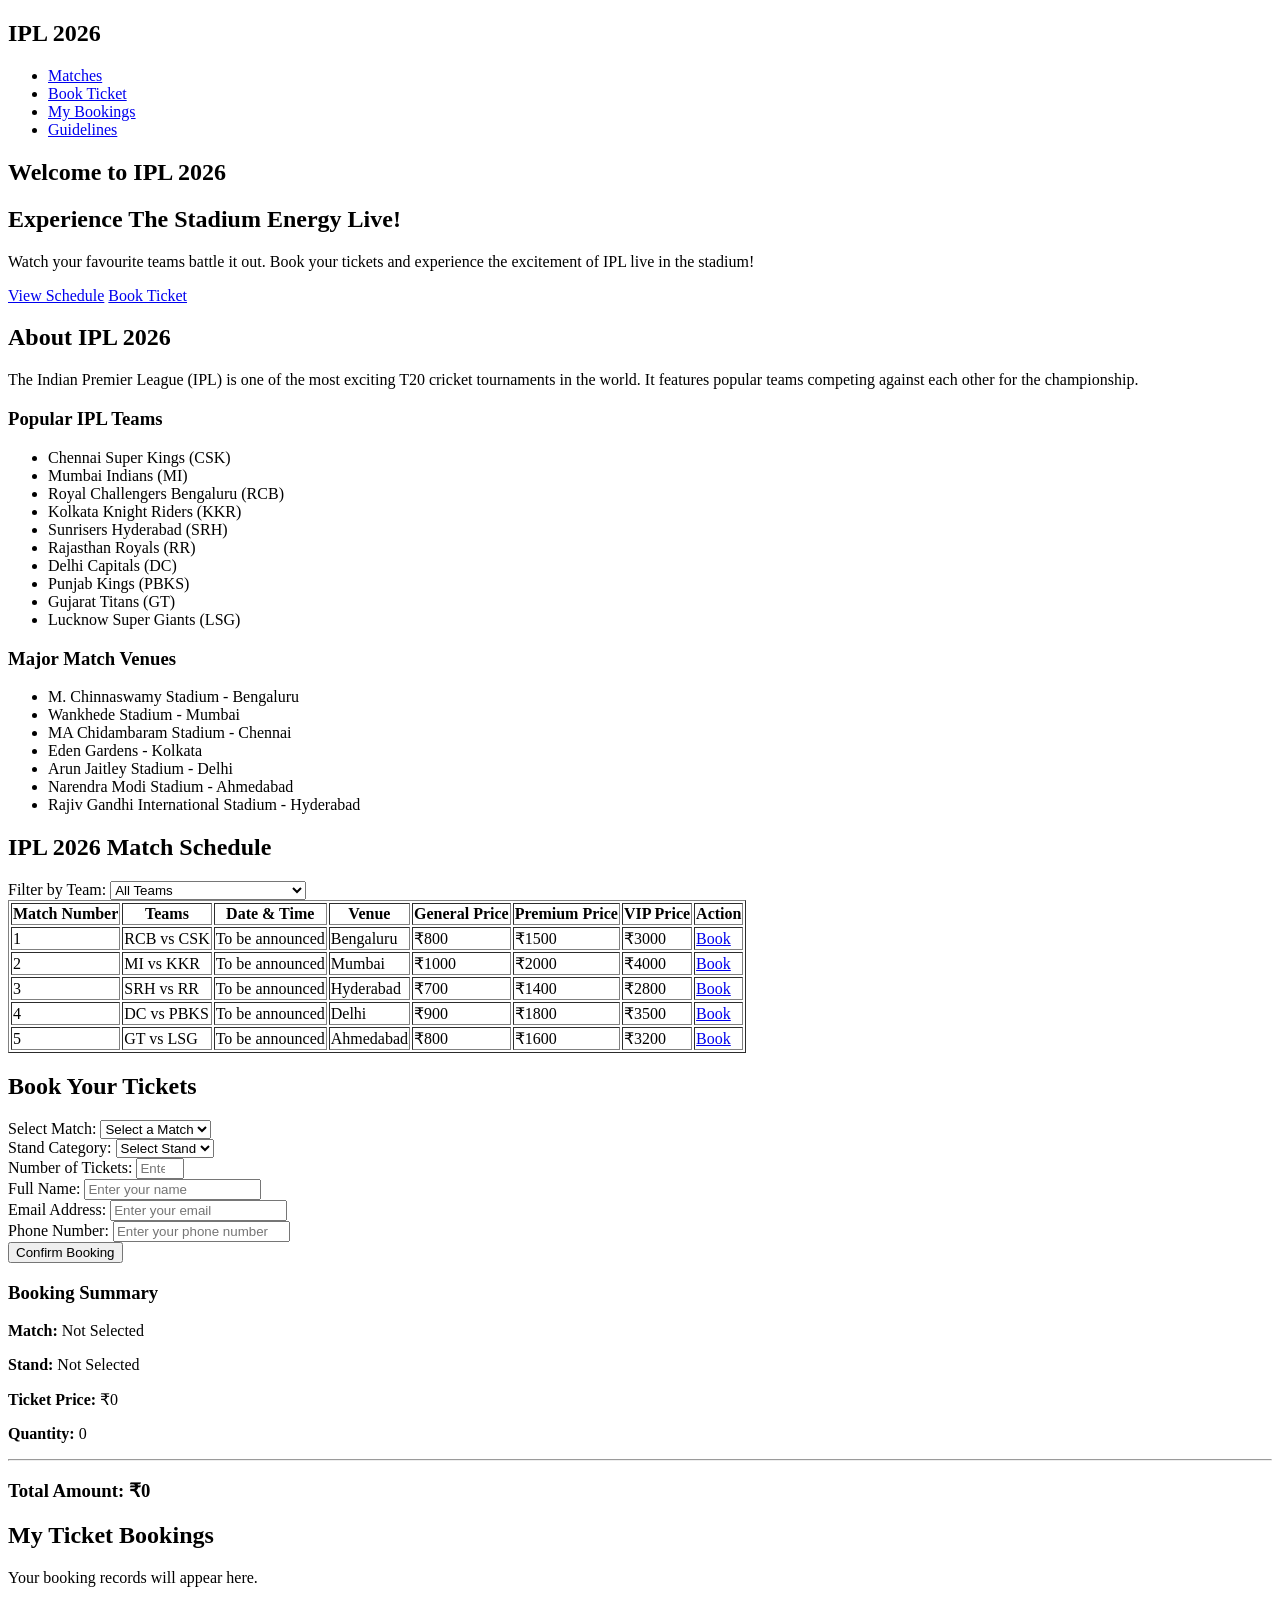
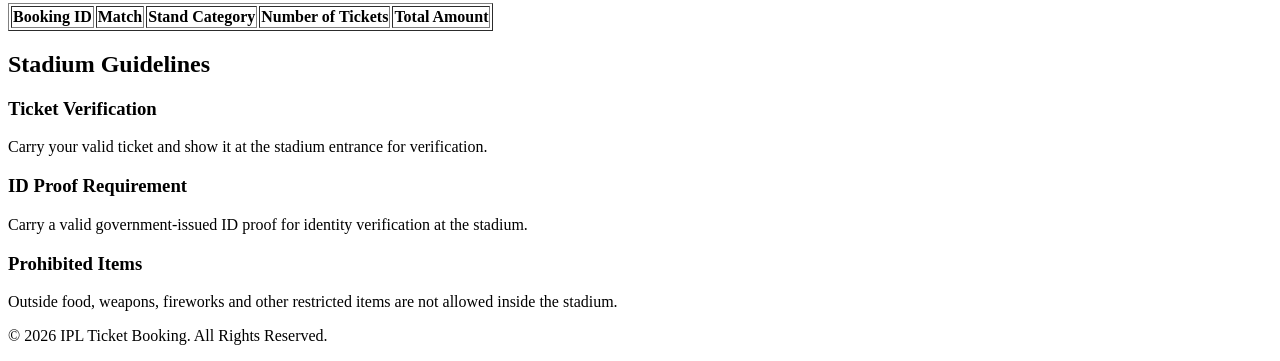
==== index.html @ 013688d7 "Complete Activity 1 - IPL Ticket Booking HTML" ====
<!DOCTYPE html>
<html lang="en">

<head>
    <meta charset="UTF-8">
    <meta name="viewport" content="width=device-width, initial-scale=1.0">
    <title>IPL Ticket Booking</title>
</head>

<body>

    <!-- Navigation Bar -->
    <header>

        <nav>
            <h2>IPL 2026</h2>

            <ul>
                <li><a href="#matches">Matches</a></li>
                <li><a href="#booking">Book Ticket</a></li>
                <li><a href="#mybookings">My Bookings</a></li>
                <li><a href="#guidelines">Guidelines</a></li>
            </ul>
        </nav>

    </header>


    <main>

        <!-- Hero Section -->
        <section id="home">

            <h1>Welcome to IPL 2026</h1>

            <h2>Experience The Stadium Energy Live!</h2>

            <p>
                Watch your favourite teams battle it out.
                Book your tickets and experience the excitement
                of IPL live in the stadium!
            </p>

            <a href="#matches">View Schedule</a>

            <a href="#booking">Book Ticket</a>

        </section>


        <!-- About IPL Section -->
        <section id="about">

            <h2>About IPL 2026</h2>

            <p>
                The Indian Premier League (IPL) is one of the
                most exciting T20 cricket tournaments in the world.
                It features popular teams competing against each
                other for the championship.
            </p>

            <h3>Popular IPL Teams</h3>

            <ul>
                <li>Chennai Super Kings (CSK)</li>
                <li>Mumbai Indians (MI)</li>
                <li>Royal Challengers Bengaluru (RCB)</li>
                <li>Kolkata Knight Riders (KKR)</li>
                <li>Sunrisers Hyderabad (SRH)</li>
                <li>Rajasthan Royals (RR)</li>
                <li>Delhi Capitals (DC)</li>
                <li>Punjab Kings (PBKS)</li>
                <li>Gujarat Titans (GT)</li>
                <li>Lucknow Super Giants (LSG)</li>
            </ul>

            <h3>Major Match Venues</h3>

            <ul>
                <li>M. Chinnaswamy Stadium - Bengaluru</li>
                <li>Wankhede Stadium - Mumbai</li>
                <li>MA Chidambaram Stadium - Chennai</li>
                <li>Eden Gardens - Kolkata</li>
                <li>Arun Jaitley Stadium - Delhi</li>
                <li>Narendra Modi Stadium - Ahmedabad</li>
                <li>Rajiv Gandhi International Stadium - Hyderabad</li>
            </ul>

        </section>


        <!-- Match Schedule Section -->
        <section id="matches">

            <h2>IPL 2026 Match Schedule</h2>

            <!-- Team Filter -->
            <label for="teamFilter">Filter by Team:</label>

            <select id="teamFilter" name="teamFilter">

                <option value="all">All Teams</option>
                <option value="CSK">Chennai Super Kings</option>
                <option value="MI">Mumbai Indians</option>
                <option value="RCB">Royal Challengers Bengaluru</option>
                <option value="KKR">Kolkata Knight Riders</option>
                <option value="SRH">Sunrisers Hyderabad</option>
                <option value="RR">Rajasthan Royals</option>
                <option value="DC">Delhi Capitals</option>
                <option value="PBKS">Punjab Kings</option>
                <option value="GT">Gujarat Titans</option>
                <option value="LSG">Lucknow Super Giants</option>

            </select>


            <!-- Match Table -->
            <table border="1">

                <thead>
                    <tr>
                        <th>Match Number</th>
                        <th>Teams</th>
                        <th>Date & Time</th>
                        <th>Venue</th>
                        <th>General Price</th>
                        <th>Premium Price</th>
                        <th>VIP Price</th>
                        <th>Action</th>
                    </tr>
                </thead>

                <tbody>

                    <tr>
                        <td>1</td>
                        <td>RCB vs CSK</td>
                        <td>To be announced</td>
                        <td>Bengaluru</td>
                        <td>₹800</td>
                        <td>₹1500</td>
                        <td>₹3000</td>
                        <td><a href="#booking">Book</a></td>
                    </tr>

                    <tr>
                        <td>2</td>
                        <td>MI vs KKR</td>
                        <td>To be announced</td>
                        <td>Mumbai</td>
                        <td>₹1000</td>
                        <td>₹2000</td>
                        <td>₹4000</td>
                        <td><a href="#booking">Book</a></td>
                    </tr>

                    <tr>
                        <td>3</td>
                        <td>SRH vs RR</td>
                        <td>To be announced</td>
                        <td>Hyderabad</td>
                        <td>₹700</td>
                        <td>₹1400</td>
                        <td>₹2800</td>
                        <td><a href="#booking">Book</a></td>
                    </tr>

                    <tr>
                        <td>4</td>
                        <td>DC vs PBKS</td>
                        <td>To be announced</td>
                        <td>Delhi</td>
                        <td>₹900</td>
                        <td>₹1800</td>
                        <td>₹3500</td>
                        <td><a href="#booking">Book</a></td>
                    </tr>

                    <tr>
                        <td>5</td>
                        <td>GT vs LSG</td>
                        <td>To be announced</td>
                        <td>Ahmedabad</td>
                        <td>₹800</td>
                        <td>₹1600</td>
                        <td>₹3200</td>
                        <td><a href="#booking">Book</a></td>
                    </tr>

                </tbody>

            </table>

        </section>


        <!-- Ticket Booking Section -->
        <section id="booking">

            <h2>Book Your Tickets</h2>

            <!-- Booking Form -->
            <form>

                <label for="match">Select Match:</label>

                <select id="match" name="match" required>
                    <option value="">Select a Match</option>
                    <option value="RCB vs CSK">RCB vs CSK</option>
                    <option value="MI vs KKR">MI vs KKR</option>
                    <option value="SRH vs RR">SRH vs RR</option>
                    <option value="DC vs PBKS">DC vs PBKS</option>
                    <option value="GT vs LSG">GT vs LSG</option>
                </select>


                <br>

                <label for="stand">Stand Category:</label>

                <select id="stand" name="stand" required>
                    <option value="">Select Stand</option>
                    <option value="General">General</option>
                    <option value="Premium">Premium</option>
                    <option value="VIP">VIP</option>
                </select>


                <br>

                <label for="quantity">Number of Tickets:</label>

                <input type="number" id="quantity"
                       name="quantity" min="1" max="10"
                       placeholder="Enter number of tickets"
                       required>


                <br>

                <label for="name">Full Name:</label>

                <input type="text" id="name"
                       name="name"
                       placeholder="Enter your name"
                       required>


                <br>

                <label for="email">Email Address:</label>

                <input type="email" id="email"
                       name="email"
                       placeholder="Enter your email"
                       required>


                <br>

                <label for="phone">Phone Number:</label>

                <input type="tel" id="phone"
                       name="phone"
                       placeholder="Enter your phone number"
                       required>


                <br>

                <button type="submit">Confirm Booking</button>

            </form>


            <!-- Booking Summary Card -->
            <article>

                <h3>Booking Summary</h3>

                <p><strong>Match:</strong> Not Selected</p>

                <p><strong>Stand:</strong> Not Selected</p>

                <p><strong>Ticket Price:</strong> ₹0</p>

                <p><strong>Quantity:</strong> 0</p>

                <hr>

                <h3>Total Amount: ₹0</h3>

            </article>

        </section>


        <!-- My Ticket Bookings Section -->
        <section id="mybookings">

            <h2>My Ticket Bookings</h2>

            <p>Your booking records will appear here.</p>

            <table border="1">

                <thead>
                    <tr>
                        <th>Booking ID</th>
                        <th>Match</th>
                        <th>Stand Category</th>
                        <th>Number of Tickets</th>
                        <th>Total Amount</th>
                    </tr>
                </thead>

                <tbody>

                    <!-- Booking records will be added here in future -->

                </tbody>

            </table>

        </section>


        <!-- Guidelines Section -->
        <section id="guidelines">

            <h2>Stadium Guidelines</h2>

            <article>

                <h3>Ticket Verification</h3>

                <p>
                    Carry your valid ticket and show it at the
                    stadium entrance for verification.
                </p>

            </article>


            <article>

                <h3>ID Proof Requirement</h3>

                <p>
                    Carry a valid government-issued ID proof
                    for identity verification at the stadium.
                </p>

            </article>


            <article>

                <h3>Prohibited Items</h3>

                <p>
                    Outside food, weapons, fireworks and other
                    restricted items are not allowed inside
                    the stadium.
                </p>

            </article>

        </section>

    </main>


    <!-- Footer -->
    <footer>

        <p>
            &copy; 2026 IPL Ticket Booking.
            All Rights Reserved.
        </p>

    </footer>

</body>

</html>
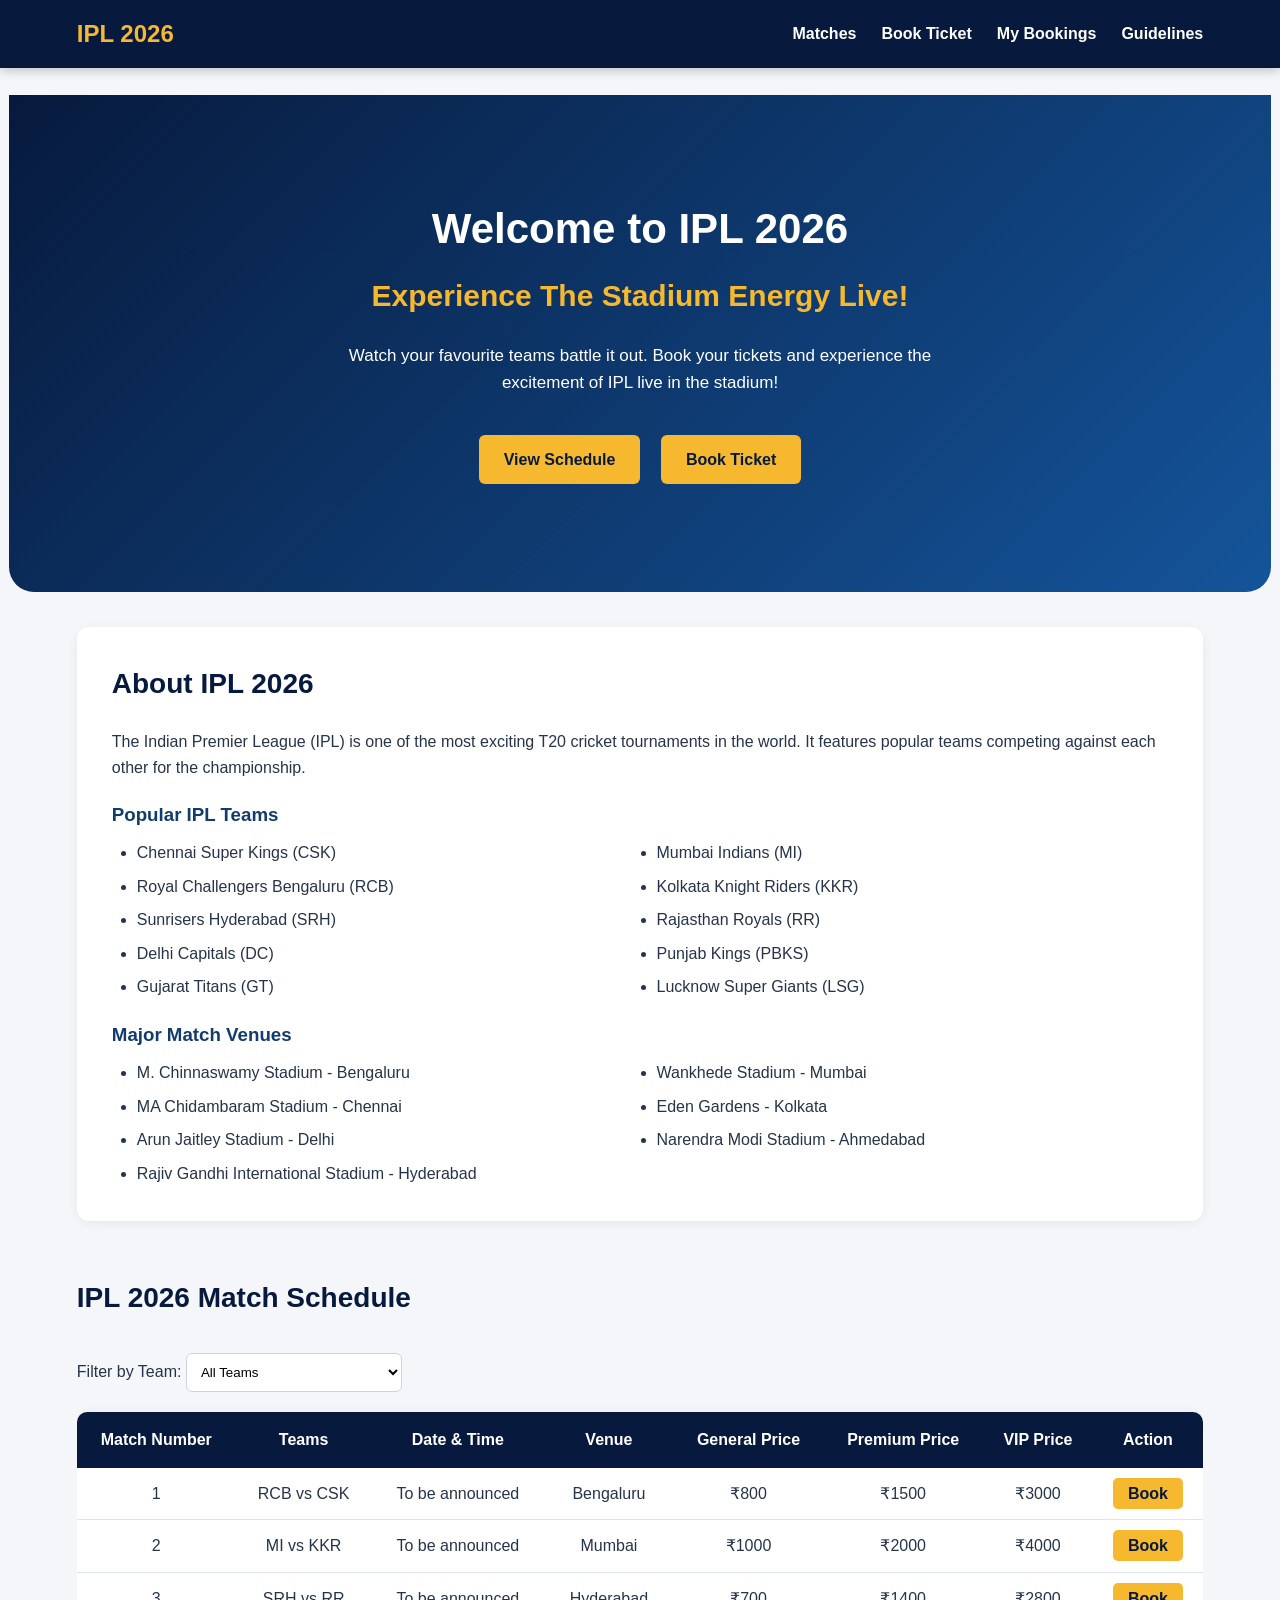
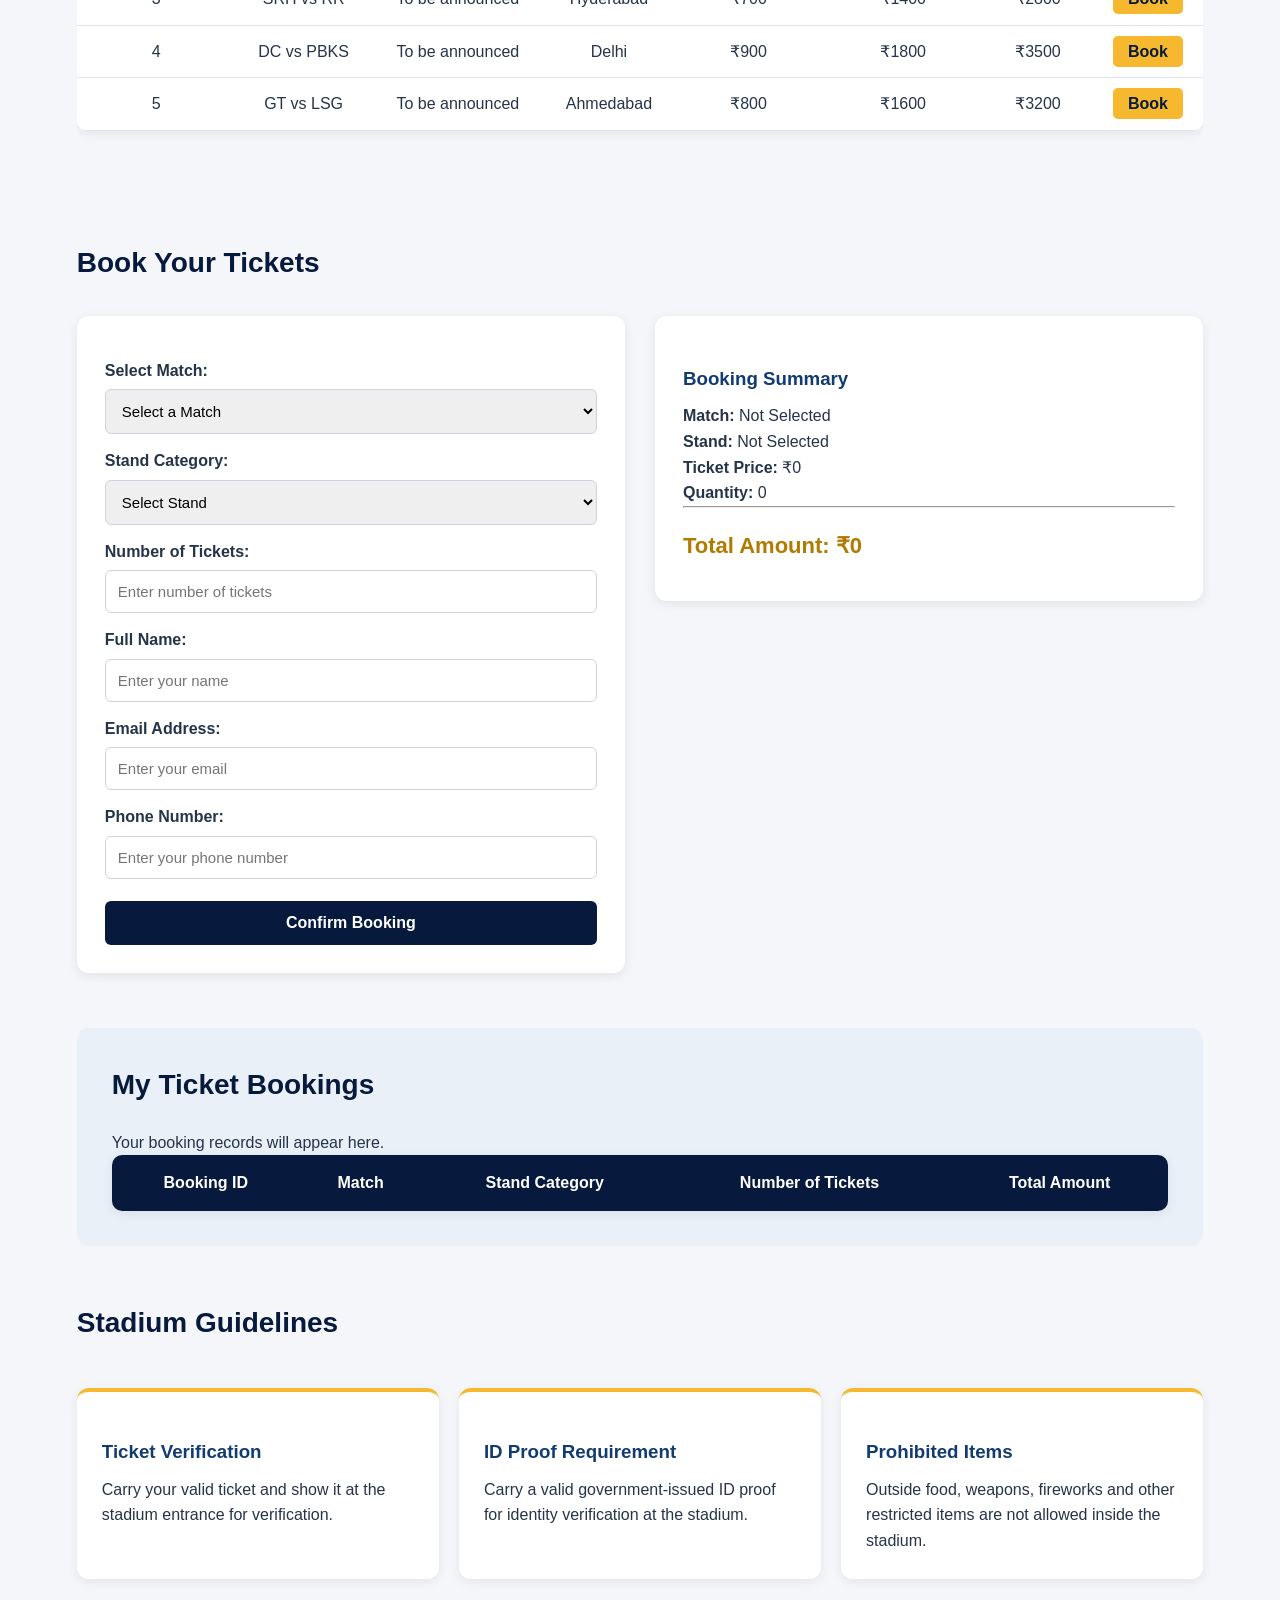
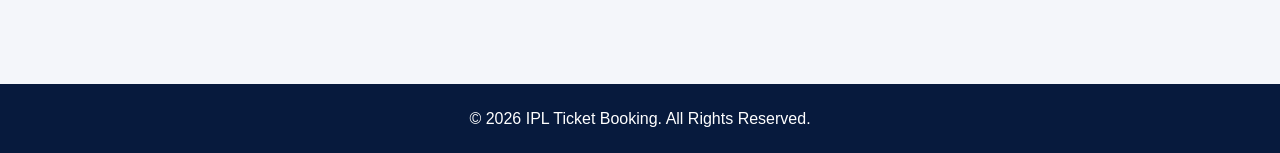
==== commit 2c7ed273: "Complete Activity 2 - CSS Styling" ====
--- a/index.html
+++ b/index.html
@@ -6,6 +6,7 @@
     <meta charset="UTF-8">
     <meta name="viewport" content="width=device-width, initial-scale=1.0">
     <title>IPL Ticket Booking</title>
+    <link rel="stylesheet" href="styles.css">
 </head>
 
 <body>
@@ -117,7 +118,7 @@
 
 
             <!-- Match Table -->
-            <table border="1">
+            <table>
 
                 <thead>
                     <tr>
@@ -304,7 +305,7 @@
 
             <p>Your booking records will appear here.</p>
 
-            <table border="1">
+            <table>
 
                 <thead>
                     <tr>
--- a/styles.css
+++ b/styles.css
@@ -0,0 +1,352 @@
+/* ==============================
+   IPL TICKET BOOKING WEBSITE
+   Activity 2 - CSS Styling
+================================ */
+
+/* CSS Variables */
+:root {
+    --primary: #071a3d;
+    --secondary: #123b70;
+    --accent: #f5b82e;
+    --background: #f4f6fa;
+    --text: #263449;
+    --white: #ffffff;
+}
+
+/* General Styling */
+* {
+    margin: 0;
+    padding: 0;
+    box-sizing: border-box;
+}
+
+html {
+    scroll-behavior: smooth;
+    scroll-padding-top: 90px;
+}
+
+body {
+    font-family: Arial, sans-serif;
+    background-color: var(--background);
+    color: var(--text);
+    line-height: 1.6;
+}
+
+main {
+    padding: 20px 6%;
+}
+
+section {
+    padding: 55px 0;
+}
+
+section h2 {
+    color: var(--primary);
+    margin-bottom: 22px;
+    font-size: 28px;
+}
+
+section h3 {
+    color: var(--secondary);
+    margin: 20px 0 10px;
+}
+
+/* Navigation Bar */
+header {
+    position: fixed;
+    top: 0;
+    width: 100%;
+    z-index: 1000;
+}
+
+nav {
+    background-color: var(--primary);
+    color: var(--white);
+    display: flex;
+    justify-content: space-between;
+    align-items: center;
+    padding: 15px 6%;
+    box-shadow: 0 3px 10px rgba(0, 0, 0, 0.2);
+}
+
+nav h2 {
+    color: var(--accent);
+}
+
+nav ul {
+    list-style: none;
+    display: flex;
+    gap: 25px;
+}
+
+nav ul li a {
+    color: var(--white);
+    text-decoration: none;
+    font-weight: bold;
+    transition: 0.3s;
+}
+
+nav ul li a:hover {
+    color: var(--accent);
+}
+
+/* Hero Section */
+#home {
+    margin: 75px -6% 0;
+    padding: 100px 20px;
+    text-align: center;
+    color: var(--white);
+    background: linear-gradient(135deg, #071a3d, #14549a);
+    border-radius: 0 0 25px 25px;
+}
+
+#home h1 {
+    font-size: 42px;
+    margin-bottom: 10px;
+}
+
+#home h2 {
+    color: var(--accent);
+    font-size: 30px;
+}
+
+#home p {
+    max-width: 650px;
+    margin: 15px auto 30px;
+    font-size: 17px;
+}
+
+#home a {
+    display: inline-block;
+    background-color: var(--accent);
+    color: var(--primary);
+    padding: 12px 25px;
+    margin: 8px;
+    border-radius: 6px;
+    text-decoration: none;
+    font-weight: bold;
+    transition: 0.3s;
+}
+
+#home a:hover {
+    background-color: var(--white);
+    transform: translateY(-3px);
+}
+
+/* About Section */
+#about {
+    background-color: var(--white);
+    padding: 35px;
+    margin-top: 35px;
+    border-radius: 12px;
+    box-shadow: 0 3px 12px rgba(0, 0, 0, 0.06);
+}
+
+#about p {
+    margin-bottom: 20px;
+}
+
+#about ul {
+    padding-left: 25px;
+    display: grid;
+    grid-template-columns: repeat(2, 1fr);
+    gap: 8px;
+}
+
+/* Match Schedule */
+#matches {
+    overflow-x: auto;
+}
+
+#teamFilter {
+    padding: 10px;
+    border: 1px solid #ccd3df;
+    border-radius: 6px;
+    margin: 10px 0 20px;
+    background-color: var(--white);
+}
+
+table {
+    width: 100%;
+    border-collapse: collapse;
+    background-color: var(--white);
+    border-radius: 10px;
+    overflow: hidden;
+    box-shadow: 0 3px 12px rgba(0, 0, 0, 0.07);
+}
+
+th {
+    background-color: var(--primary);
+    color: var(--white);
+    padding: 15px 12px;
+}
+
+td {
+    padding: 13px 12px;
+    text-align: center;
+    border-bottom: 1px solid #e0e5ed;
+}
+
+tbody tr:hover {
+    background-color: #edf3fc;
+}
+
+td a {
+    background-color: var(--accent);
+    color: var(--primary);
+    padding: 7px 15px;
+    border-radius: 5px;
+    text-decoration: none;
+    font-weight: bold;
+}
+
+/* Booking Section */
+#booking {
+    display: grid;
+    grid-template-columns: 1fr 1fr;
+    gap: 30px;
+    align-items: start;
+}
+
+#booking h2 {
+    grid-column: 1 / -1;
+    margin-bottom: 0;
+}
+
+#booking form,
+#booking article {
+    background-color: var(--white);
+    padding: 28px;
+    border-radius: 12px;
+    box-shadow: 0 3px 12px rgba(0, 0, 0, 0.08);
+}
+
+#booking label {
+    display: block;
+    margin: 14px 0 6px;
+    font-weight: bold;
+}
+
+#booking input,
+#booking select {
+    width: 100%;
+    padding: 12px;
+    border: 1px solid #ccd3df;
+    border-radius: 6px;
+    font-size: 15px;
+}
+
+#booking input:focus,
+#booking select:focus {
+    outline: 2px solid var(--accent);
+    border-color: var(--accent);
+}
+
+#booking form button {
+    width: 100%;
+    margin-top: 22px;
+    padding: 13px;
+    border: none;
+    border-radius: 6px;
+    background-color: var(--primary);
+    color: var(--white);
+    font-size: 16px;
+    font-weight: bold;
+    cursor: pointer;
+    transition: 0.3s;
+}
+
+#booking form button:hover {
+    background-color: var(--secondary);
+}
+
+#booking article h3:last-child {
+    color: #b17a00;
+    font-size: 22px;
+}
+
+/* My Bookings */
+#mybookings {
+    background-color: #eaf0f8;
+    padding: 35px;
+    border-radius: 12px;
+}
+
+/* Guidelines Cards */
+#guidelines {
+    display: grid;
+    grid-template-columns: repeat(3, 1fr);
+    gap: 20px;
+}
+
+#guidelines h2 {
+    grid-column: 1 / -1;
+}
+
+#guidelines article {
+    background-color: var(--white);
+    padding: 25px;
+    border-radius: 12px;
+    border-top: 4px solid var(--accent);
+    box-shadow: 0 3px 12px rgba(0, 0, 0, 0.07);
+    transition: 0.3s;
+}
+
+#guidelines article:hover {
+    transform: translateY(-5px);
+}
+
+/* Footer */
+footer {
+    background-color: var(--primary);
+    color: var(--white);
+    text-align: center;
+    padding: 22px;
+    margin-top: 30px;
+}
+
+/* Responsive Design */
+@media (max-width: 768px) {
+    nav {
+        flex-direction: column;
+        gap: 10px;
+    }
+
+    nav ul {
+        flex-wrap: wrap;
+        justify-content: center;
+        gap: 12px;
+    }
+
+    #home {
+        padding: 70px 15px;
+    }
+
+    #home h1 {
+        font-size: 30px;
+    }
+
+    #home h2 {
+        font-size: 23px;
+    }
+
+    #about ul {
+        grid-template-columns: 1fr;
+    }
+
+    #booking {
+        grid-template-columns: 1fr;
+    }
+
+    #guidelines {
+        grid-template-columns: 1fr;
+    }
+
+    table {
+        min-width: 750px;
+    }
+
+    #matches {
+        overflow-x: auto;
+    }
+}
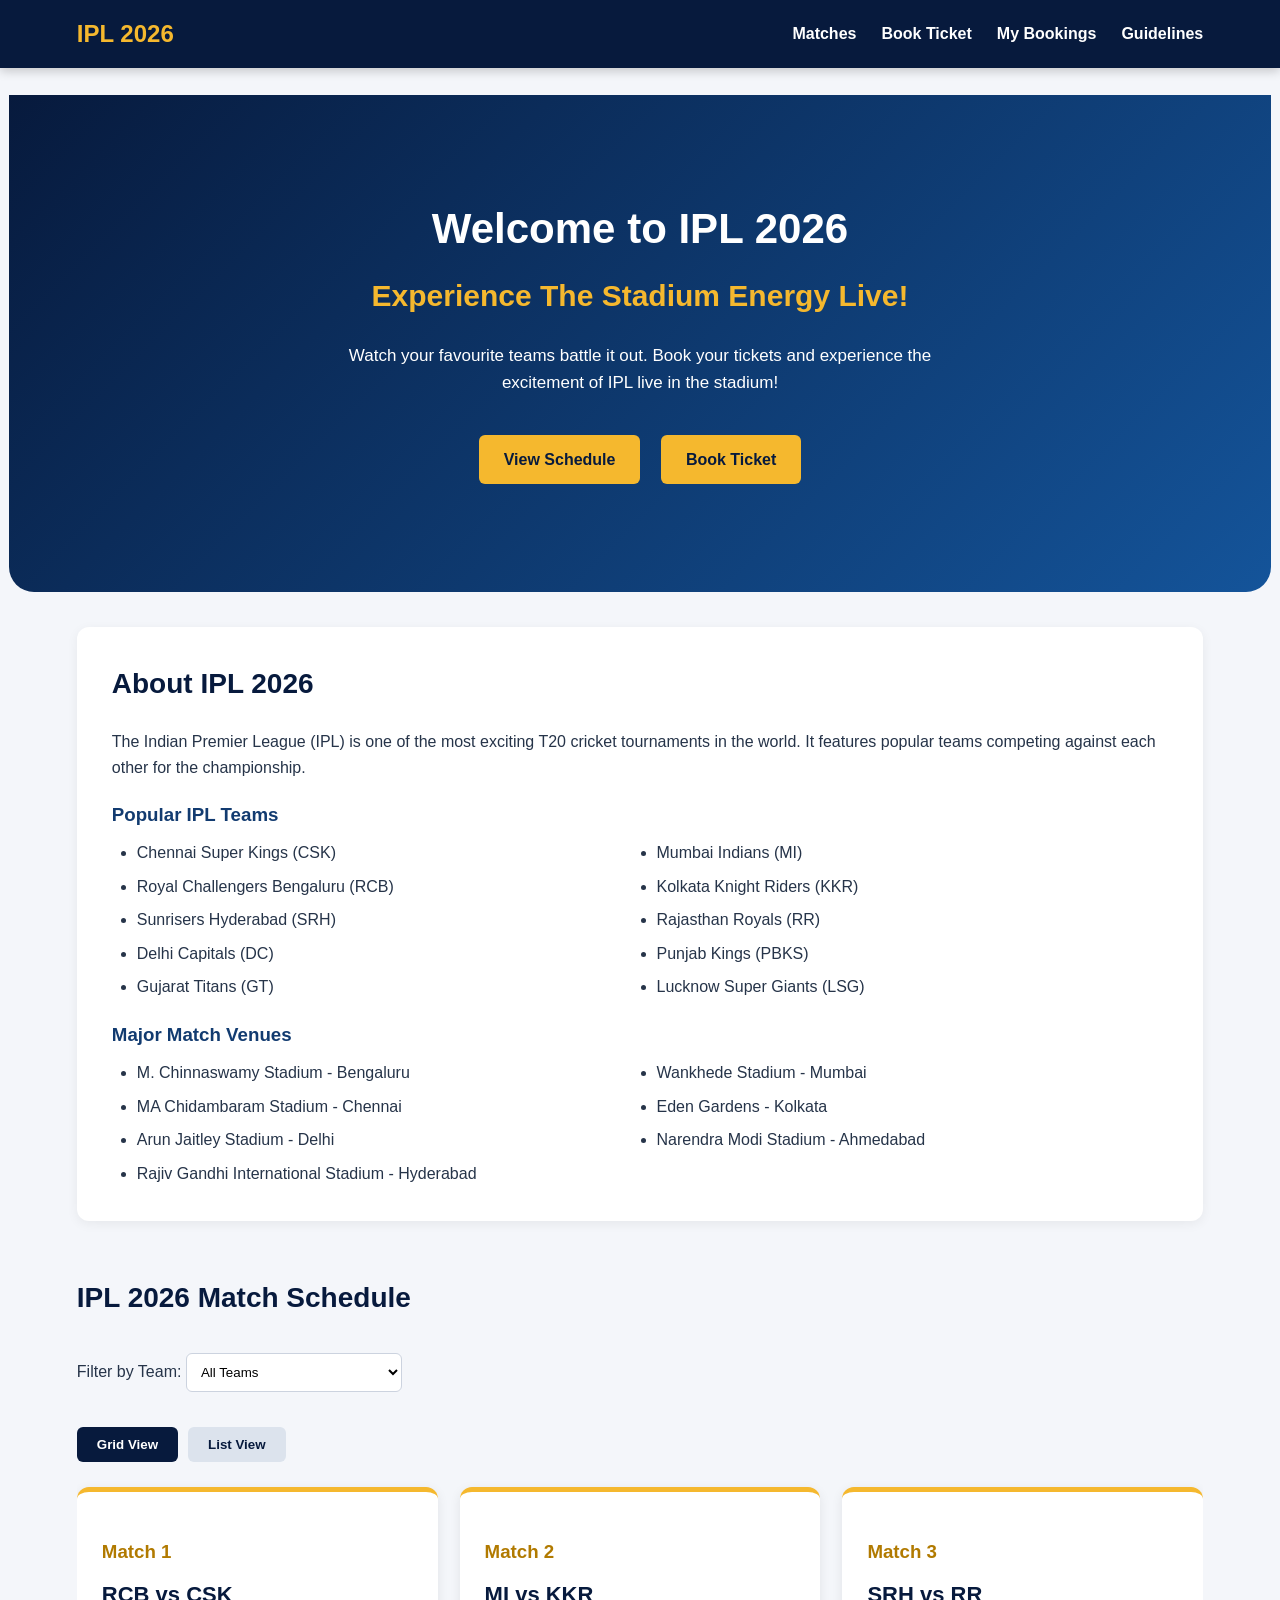
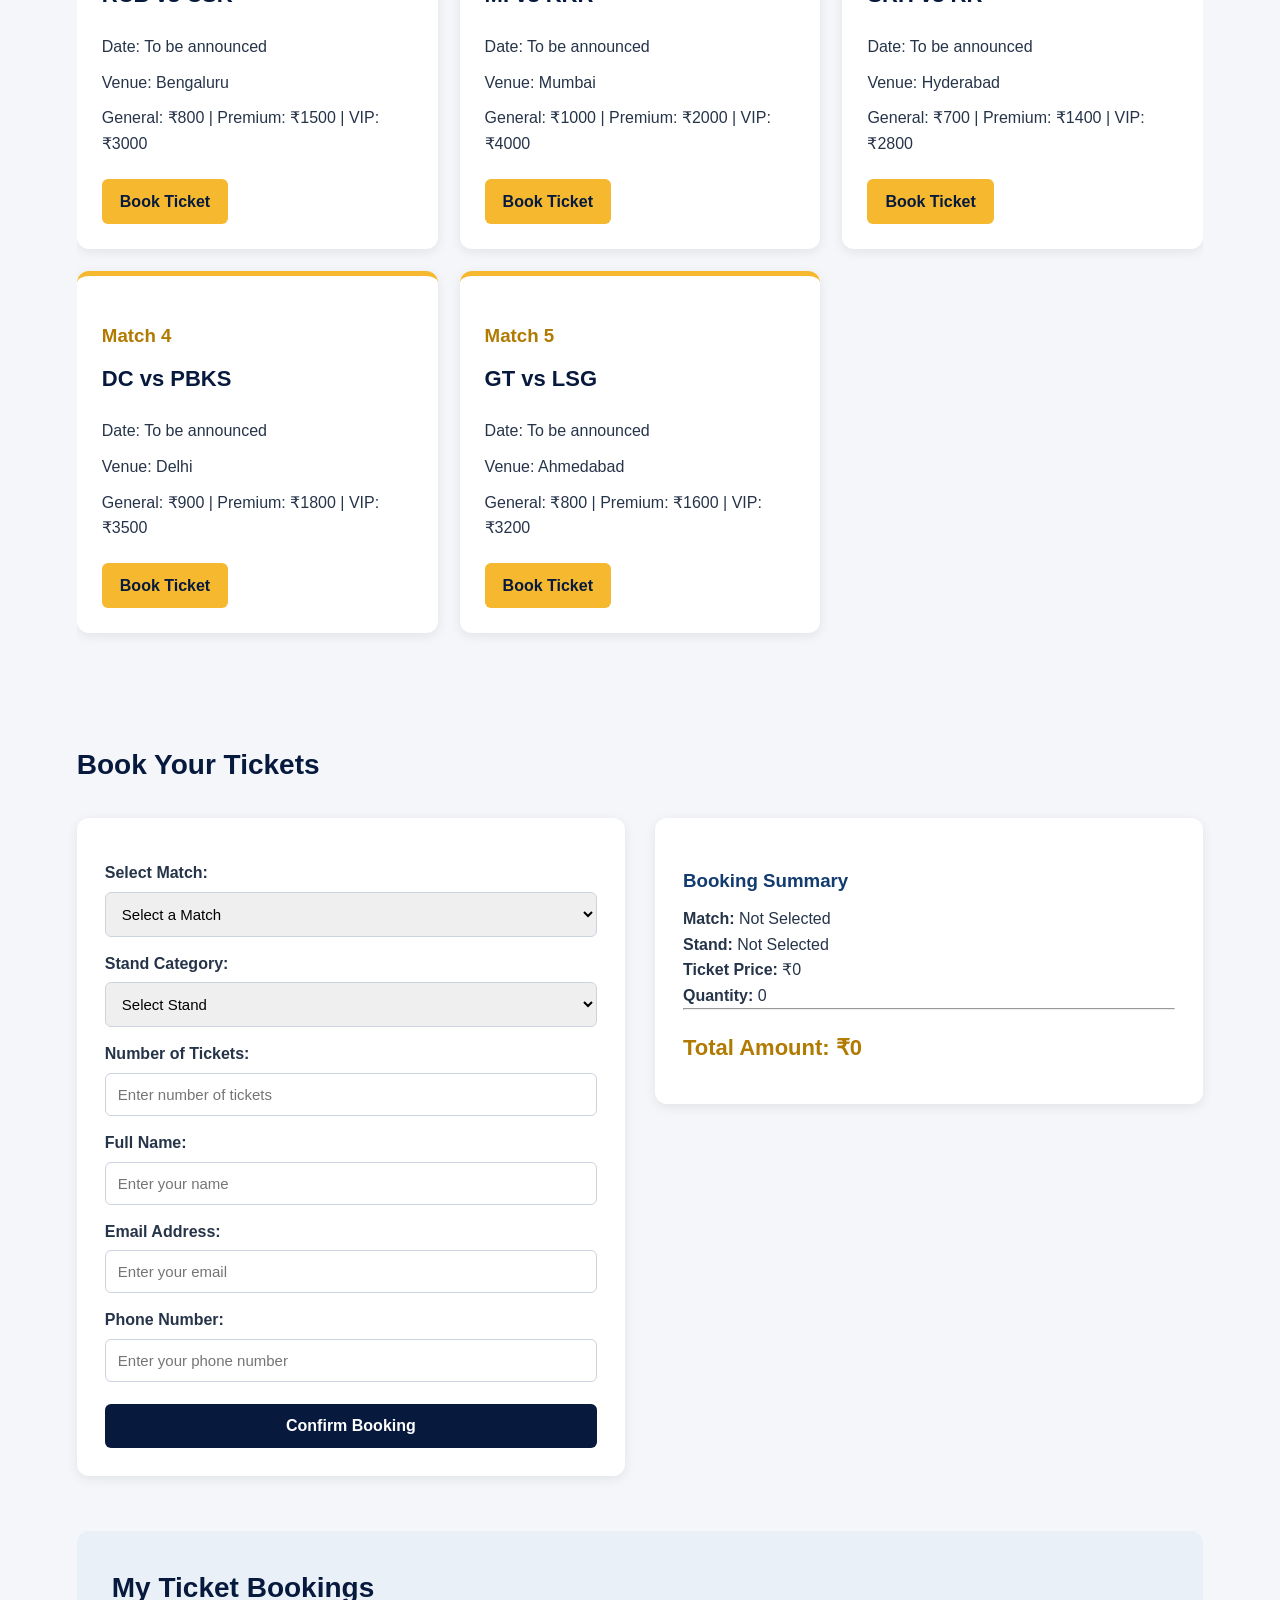
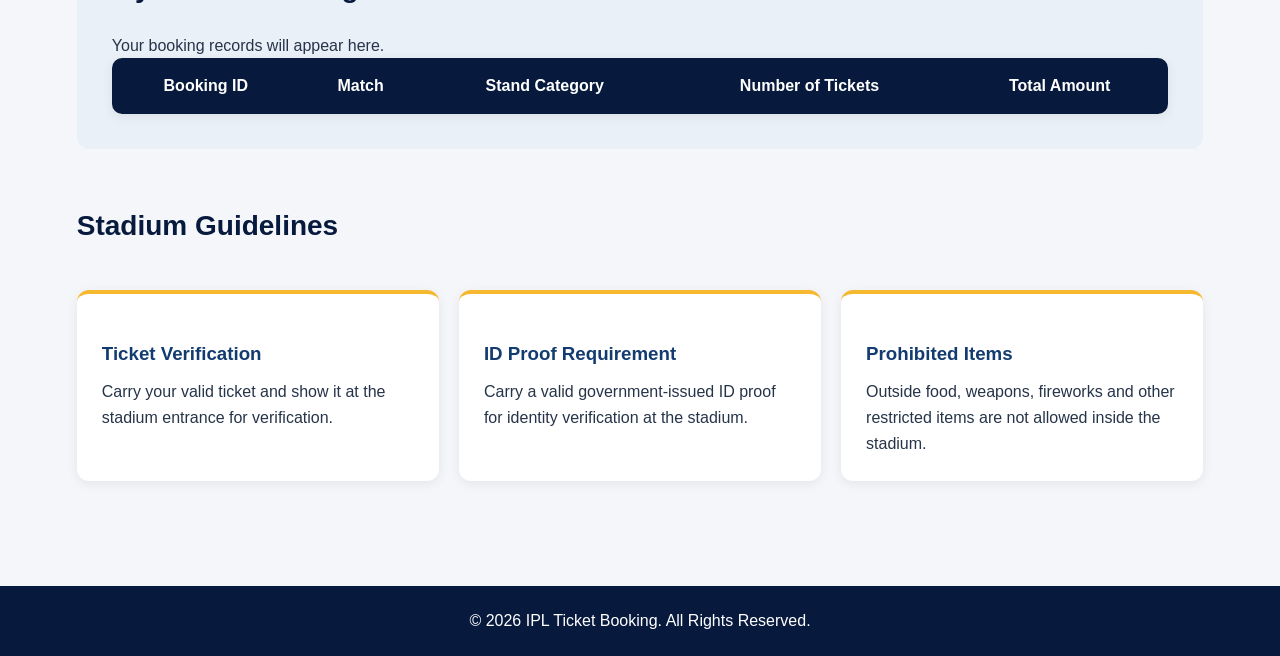
==== commit da2cc102: "Complete Activity 8 - Responsive Design" ====
--- a/index.html
+++ b/index.html
@@ -14,16 +14,23 @@
     <!-- Navigation Bar -->
     <header>
 
+        
         <nav>
-            <h2>IPL 2026</h2>
-
-            <ul>
-                <li><a href="#matches">Matches</a></li>
-                <li><a href="#booking">Book Ticket</a></li>
-                <li><a href="#mybookings">My Bookings</a></li>
-                <li><a href="#guidelines">Guidelines</a></li>
-            </ul>
-        </nav>
+    <h2>IPL 2026</h2>
+
+    <button class="menu-toggle" id="menuToggle"
+            aria-label="Toggle navigation"
+            aria-expanded="false">
+        ☰
+    </button>
+
+    <ul id="navLinks">
+        <li><a href="#matches">Matches</a></li>
+        <li><a href="booking.html">Book Ticket</a></li>
+        <li><a href="#mybookings">My Bookings</a></li>
+        <li><a href="#guidelines">Guidelines</a></li>
+    </ul>
+</nav>
 
     </header>
 
@@ -45,7 +52,7 @@
 
             <a href="#matches">View Schedule</a>
 
-            <a href="#booking">Book Ticket</a>
+            <a href="booking.html">Book Ticket</a>
 
         </section>
 
@@ -118,81 +125,71 @@
 
 
             <!-- Match Table -->
-            <table>
-
-                <thead>
-                    <tr>
-                        <th>Match Number</th>
-                        <th>Teams</th>
-                        <th>Date & Time</th>
-                        <th>Venue</th>
-                        <th>General Price</th>
-                        <th>Premium Price</th>
-                        <th>VIP Price</th>
-                        <th>Action</th>
-                    </tr>
-                </thead>
-
-                <tbody>
-
-                    <tr>
-                        <td>1</td>
-                        <td>RCB vs CSK</td>
-                        <td>To be announced</td>
-                        <td>Bengaluru</td>
-                        <td>₹800</td>
-                        <td>₹1500</td>
-                        <td>₹3000</td>
-                        <td><a href="#booking">Book</a></td>
-                    </tr>
-
-                    <tr>
-                        <td>2</td>
-                        <td>MI vs KKR</td>
-                        <td>To be announced</td>
-                        <td>Mumbai</td>
-                        <td>₹1000</td>
-                        <td>₹2000</td>
-                        <td>₹4000</td>
-                        <td><a href="#booking">Book</a></td>
-                    </tr>
-
-                    <tr>
-                        <td>3</td>
-                        <td>SRH vs RR</td>
-                        <td>To be announced</td>
-                        <td>Hyderabad</td>
-                        <td>₹700</td>
-                        <td>₹1400</td>
-                        <td>₹2800</td>
-                        <td><a href="#booking">Book</a></td>
-                    </tr>
-
-                    <tr>
-                        <td>4</td>
-                        <td>DC vs PBKS</td>
-                        <td>To be announced</td>
-                        <td>Delhi</td>
-                        <td>₹900</td>
-                        <td>₹1800</td>
-                        <td>₹3500</td>
-                        <td><a href="#booking">Book</a></td>
-                    </tr>
-
-                    <tr>
-                        <td>5</td>
-                        <td>GT vs LSG</td>
-                        <td>To be announced</td>
-                        <td>Ahmedabad</td>
-                        <td>₹800</td>
-                        <td>₹1600</td>
-                        <td>₹3200</td>
-                        <td><a href="#booking">Book</a></td>
-                    </tr>
-
-                </tbody>
-
-            </table>
+           <!-- Grid and List View Controls -->
+
+<div class="view-controls">
+
+    <button id="gridView" class="active-view">
+        Grid View
+    </button>
+
+    <button id="listView">
+        List View
+    </button>
+
+</div>
+
+
+<!-- Match Cards Container -->
+
+<div id="matchContainer" class="match-grid">
+
+    <article class="match-card" data-teams="RCB CSK">
+        <h3>Match 1</h3>
+        <h2>RCB vs CSK</h2>
+        <p>Date: To be announced</p>
+        <p>Venue: Bengaluru</p>
+        <p>General: ₹800 | Premium: ₹1500 | VIP: ₹3000</p>
+        <a href="#booking">Book Ticket</a>
+    </article>
+
+    <article class="match-card" data-teams="MI KKR">
+        <h3>Match 2</h3>
+        <h2>MI vs KKR</h2>
+        <p>Date: To be announced</p>
+        <p>Venue: Mumbai</p>
+        <p>General: ₹1000 | Premium: ₹2000 | VIP: ₹4000</p>
+        <a href="#booking">Book Ticket</a>
+    </article>
+
+    <article class="match-card" data-teams="SRH RR">
+        <h3>Match 3</h3>
+        <h2>SRH vs RR</h2>
+        <p>Date: To be announced</p>
+        <p>Venue: Hyderabad</p>
+        <p>General: ₹700 | Premium: ₹1400 | VIP: ₹2800</p>
+        <a href="#booking">Book Ticket</a>
+    </article>
+
+    <article class="match-card" data-teams="DC PBKS">
+        <h3>Match 4</h3>
+        <h2>DC vs PBKS</h2>
+        <p>Date: To be announced</p>
+        <p>Venue: Delhi</p>
+        <p>General: ₹900 | Premium: ₹1800 | VIP: ₹3500</p>
+        <a href="#booking">Book Ticket</a>
+    </article>
+
+    <article class="match-card" data-teams="GT LSG">
+        <h3>Match 5</h3>
+        <h2>GT vs LSG</h2>
+        <p>Date: To be announced</p>
+        <p>Venue: Ahmedabad</p>
+        <p>General: ₹800 | Premium: ₹1600 | VIP: ₹3200</p>
+        <a href="#booking">Book Ticket</a>
+    </article>
+
+</div>
 
         </section>
 
@@ -276,24 +273,28 @@
             </form>
 
 
-            <!-- Booking Summary Card -->
-            <article>
-
-                <h3>Booking Summary</h3>
-
-                <p><strong>Match:</strong> Not Selected</p>
-
-                <p><strong>Stand:</strong> Not Selected</p>
-
-                <p><strong>Ticket Price:</strong> ₹0</p>
-
-                <p><strong>Quantity:</strong> 0</p>
-
-                <hr>
-
-                <h3>Total Amount: ₹0</h3>
-
-            </article>
+            
+
+        
+<!-- Booking Summary Card -->
+<article>
+
+    <h3>Booking Summary</h3>
+
+    <p><strong>Match:</strong> <span id="summaryMatch">Not Selected</span></p>
+
+    <p><strong>Stand:</strong> <span id="summaryStand">Not Selected</span></p>
+
+    <p><strong>Ticket Price:</strong> <span id="summaryPrice">₹0</span></p>
+
+    <p><strong>Quantity:</strong> <span id="summaryQuantity">0</span></p>
+
+    <hr>
+
+    <h3>Total Amount: <span id="summaryTotal">₹0</span></h3>
+
+</article>
+
 
         </section>
 
@@ -383,7 +384,7 @@
         </p>
 
     </footer>
-
+<script src="app.js"></script>
 </body>
 
 </html>
--- a/styles.css
+++ b/styles.css
@@ -349,4 +349,324 @@
     #matches {
         overflow-x: auto;
     }
-}+}
+
+/* =================================
+   ACTIVITY 3 - BOOKING FORM PAGE
+================================= */
+
+.booking-main {
+    max-width: 900px;
+    margin: 100px auto 30px;
+    padding: 20px;
+}
+
+.booking-heading {
+    text-align: center;
+    padding: 30px;
+    background: linear-gradient(135deg, #071a3d, #14549a);
+    color: white;
+    border-radius: 12px;
+}
+
+.booking-heading h1 {
+    color: #f5b82e;
+    font-size: 32px;
+    margin-bottom: 10px;
+}
+
+.booking-form-section {
+    background: white;
+    padding: 30px;
+    margin-top: 30px;
+    border-radius: 12px;
+    box-shadow: 0 3px 12px rgba(0, 0, 0, 0.08);
+}
+
+.booking-form-section h2 {
+    color: #071a3d;
+    margin-bottom: 20px;
+}
+
+.booking-form-section fieldset {
+    border: 1px solid #ccd3df;
+    border-radius: 8px;
+    padding: 20px;
+    margin-bottom: 22px;
+}
+
+.booking-form-section legend {
+    color: #123b70;
+    font-weight: bold;
+    padding: 0 10px;
+}
+
+.booking-form-section label {
+    display: block;
+    font-weight: bold;
+    margin: 12px 0 6px;
+}
+
+.booking-form-section input:not([type="radio"]),
+.booking-form-section select {
+    width: 100%;
+    padding: 12px;
+    border: 1px solid #ccd3df;
+    border-radius: 6px;
+    font-size: 15px;
+}
+
+.booking-form-section input:focus,
+.booking-form-section select:focus {
+    outline: 2px solid #f5b82e;
+    border-color: #f5b82e;
+}
+
+.radio-option {
+    display: flex;
+    align-items: center;
+    gap: 10px;
+    margin: 10px 0;
+}
+
+.booking-form-section .radio-option label {
+    margin: 0;
+    font-weight: normal;
+}
+
+.radio-option input {
+    accent-color: #123b70;
+}
+
+.booking-buttons {
+    display: flex;
+    gap: 15px;
+}
+
+.booking-buttons button {
+    flex: 1;
+    padding: 13px;
+    border: none;
+    border-radius: 6px;
+    background-color: #071a3d;
+    color: white;
+    font-size: 16px;
+    font-weight: bold;
+    cursor: pointer;
+}
+
+.booking-buttons button:hover {
+    background-color: #123b70;
+}
+
+.booking-buttons button[type="reset"] {
+    background-color: #f5b82e;
+    color: #071a3d;
+}
+
+.back-link {
+    text-align: center;
+    margin: 25px;
+}
+
+.back-link a {
+    color: #123b70;
+    font-weight: bold;
+    text-decoration: none;
+}
+
+@media (max-width: 768px) {
+    .booking-main {
+        padding: 12px;
+    }
+
+    .booking-form-section {
+        padding: 18px;
+    }
+
+    .booking-buttons {
+        flex-direction: column;
+    }
+}
+
+/* =====================================
+   ACTIVITY 8 - RESPONSIVE LAYOUT
+===================================== */
+
+/* Hamburger Menu */
+
+.menu-toggle {
+    display: none;
+    background: transparent;
+    color: white;
+    border: none;
+    font-size: 28px;
+    cursor: pointer;
+}
+
+/* View Controls */
+
+.view-controls {
+    display: flex;
+    gap: 10px;
+    margin: 15px 0 25px;
+}
+
+.view-controls button {
+    padding: 10px 20px;
+    border: none;
+    border-radius: 6px;
+    background: #dce3ed;
+    color: #071a3d;
+    font-weight: bold;
+    cursor: pointer;
+}
+
+.view-controls button.active-view {
+    background: #071a3d;
+    color: white;
+}
+
+/* Match Grid */
+
+.match-grid {
+    display: grid;
+    grid-template-columns: repeat(3, 1fr);
+    gap: 22px;
+}
+
+/* Match Cards */
+
+.match-card {
+    background: white;
+    padding: 25px;
+    border-radius: 12px;
+    border-top: 5px solid var(--accent);
+    box-shadow: 0 3px 12px rgba(0, 0, 0, 0.08);
+    transition: 0.3s;
+}
+
+.match-card:hover {
+    transform: translateY(-5px);
+}
+
+.match-card h3 {
+    color: #b17a00;
+    margin-bottom: 10px;
+}
+
+.match-card h2 {
+    color: var(--primary);
+    font-size: 22px;
+}
+
+.match-card p {
+    margin: 10px 0;
+}
+
+.match-card a {
+    display: inline-block;
+    margin-top: 12px;
+    padding: 10px 18px;
+    background: var(--accent);
+    color: var(--primary);
+    border-radius: 6px;
+    text-decoration: none;
+    font-weight: bold;
+}
+
+/* List View */
+
+.match-list {
+    display: flex;
+    flex-direction: column;
+    gap: 16px;
+}
+
+.match-list .match-card {
+    width: 100%;
+}
+
+/* Tablet Layout */
+
+@media (max-width: 992px) {
+    .match-grid {
+        grid-template-columns: repeat(2, 1fr);
+    }
+}
+
+
+/* Mobile Layout */
+
+@media (max-width: 768px) {
+
+    .menu-toggle {
+        display: block !important;
+        visibility: visible;
+        color: white;
+        background: transparent;
+        border: none;
+        font-size: 28px;
+        cursor: pointer;
+    }
+
+    nav {
+        flex-direction: row;
+        justify-content: space-between;
+        align-items: center;
+        flex-wrap: wrap;
+    }
+
+    nav ul {
+        display: none;
+        flex-direction: column;
+        width: 100%;
+        gap: 15px;
+        padding: 15px 0;
+    }
+
+    nav ul.show-menu {
+        display: flex;
+    }
+
+    .match-grid {
+        grid-template-columns: 1fr;
+    }
+
+    #guidelines {
+        grid-template-columns: 1fr;
+    }
+
+    #booking {
+        grid-template-columns: 1fr;
+    }
+
+    .view-controls {
+        flex-wrap: wrap;
+    }
+
+ @media screen and (max-width: 768px) {
+
+    header nav {
+        display: flex;
+        flex-direction: row;
+        justify-content: space-between;
+        align-items: center;
+        padding: 15px 25px;
+        flex-wrap: wrap;
+    }
+
+    header nav h2 {
+        margin: 0;
+        font-size: 24px;
+    }
+
+    header nav .menu-toggle {
+        display: block !important;
+        margin: 0;
+        padding: 5px;
+        font-size: 28px;
+    }
+
+}
+}
